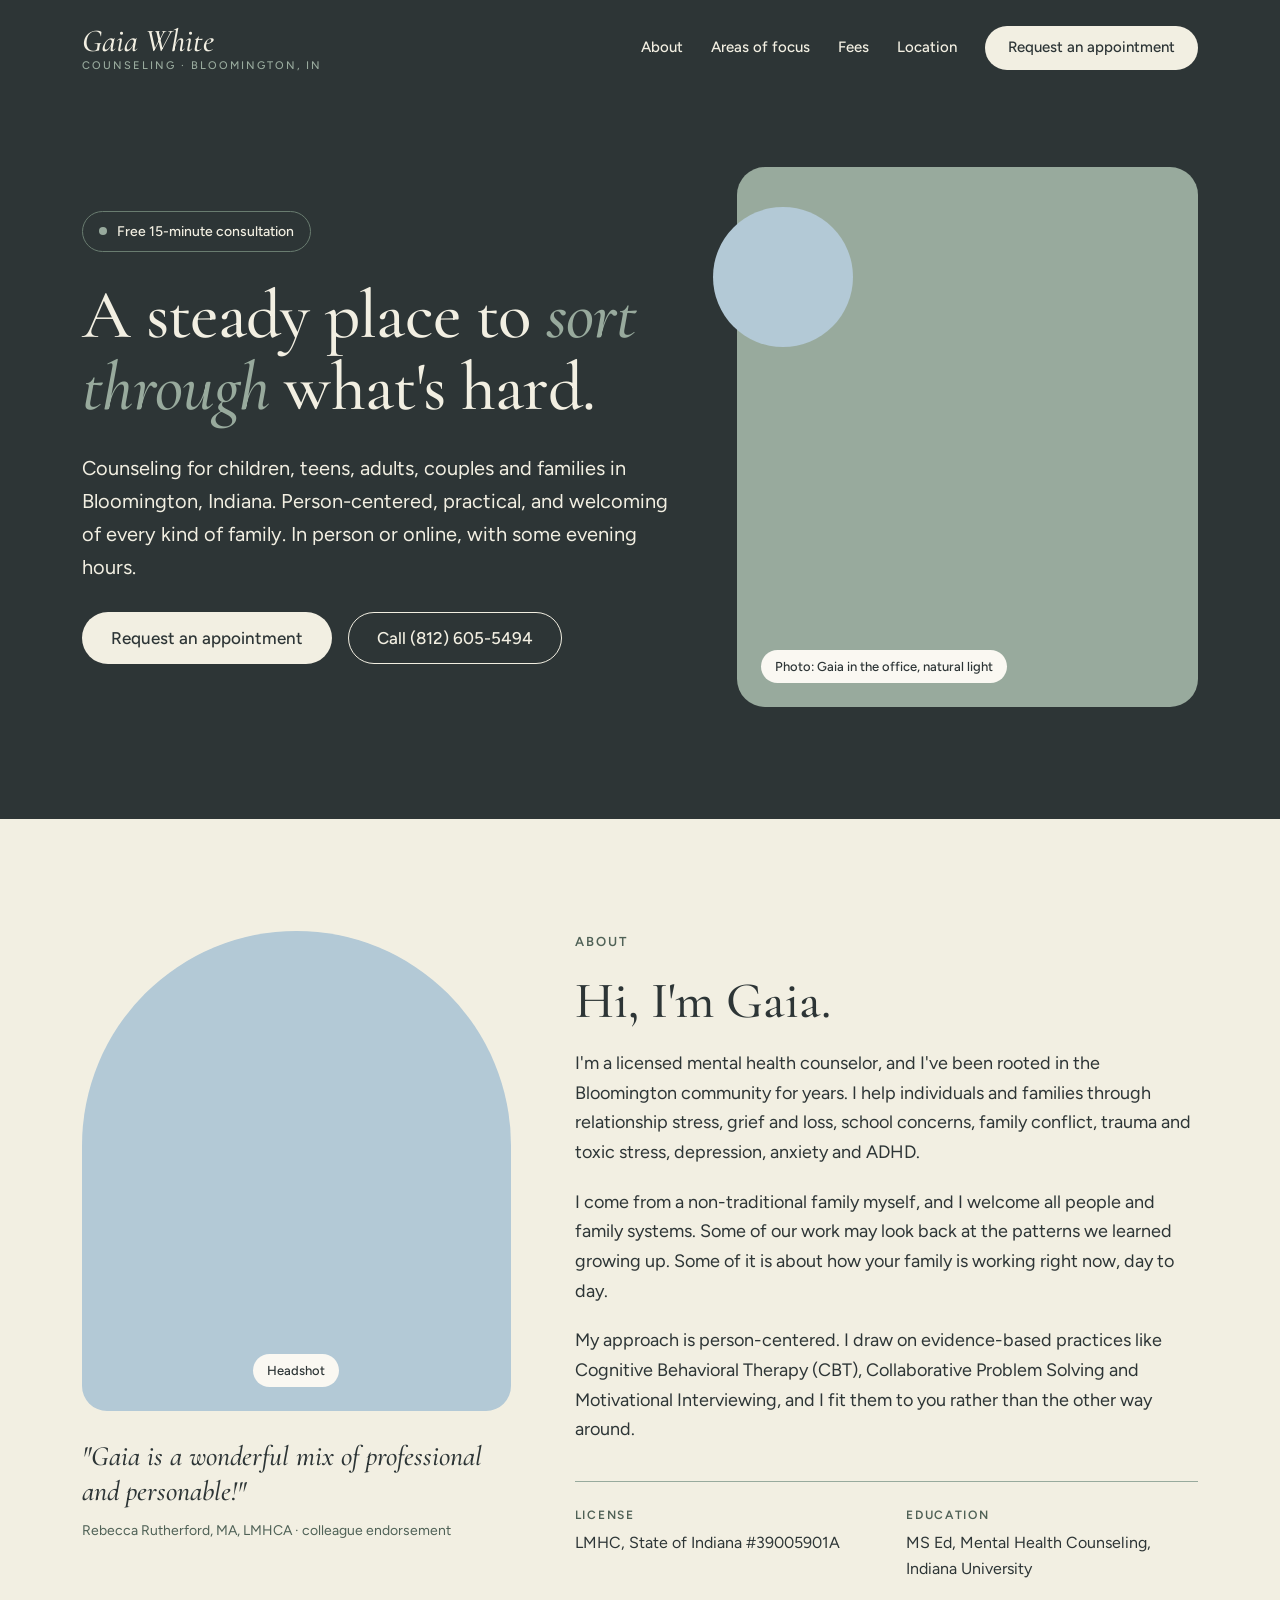
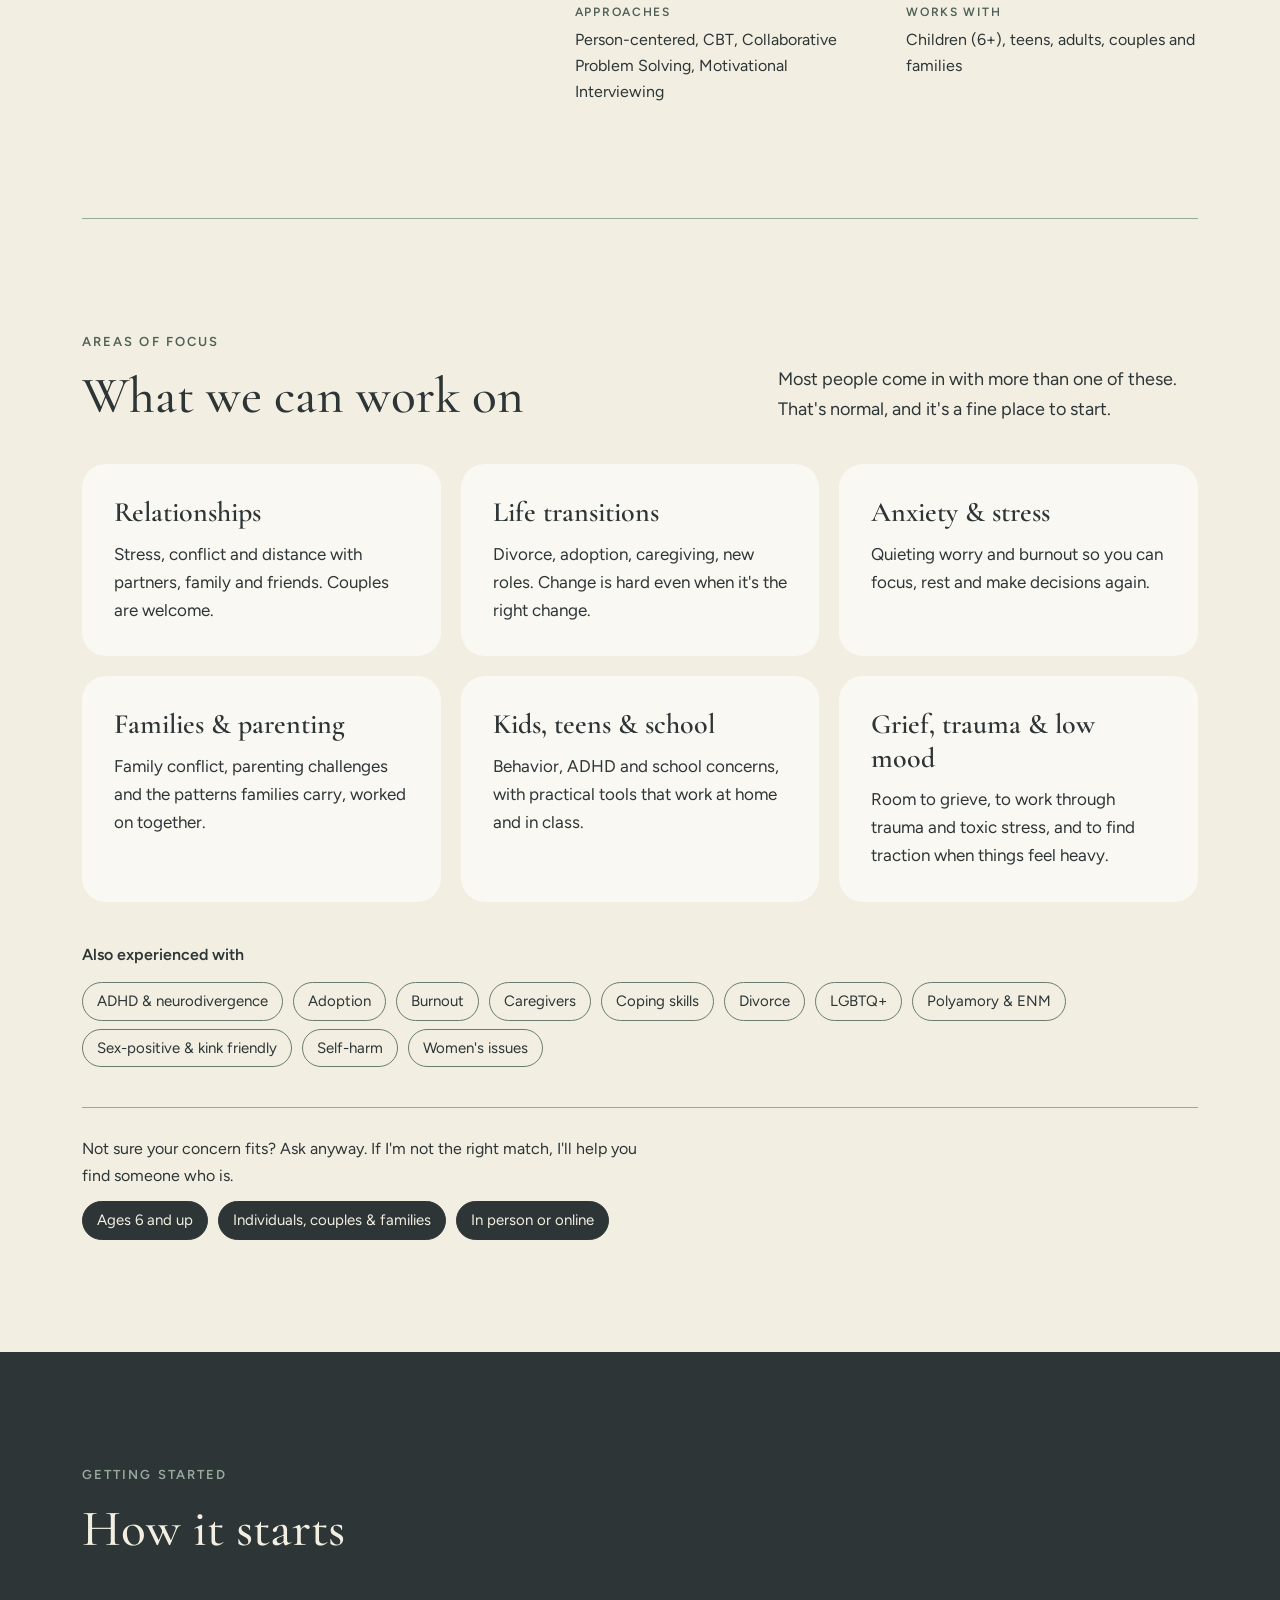
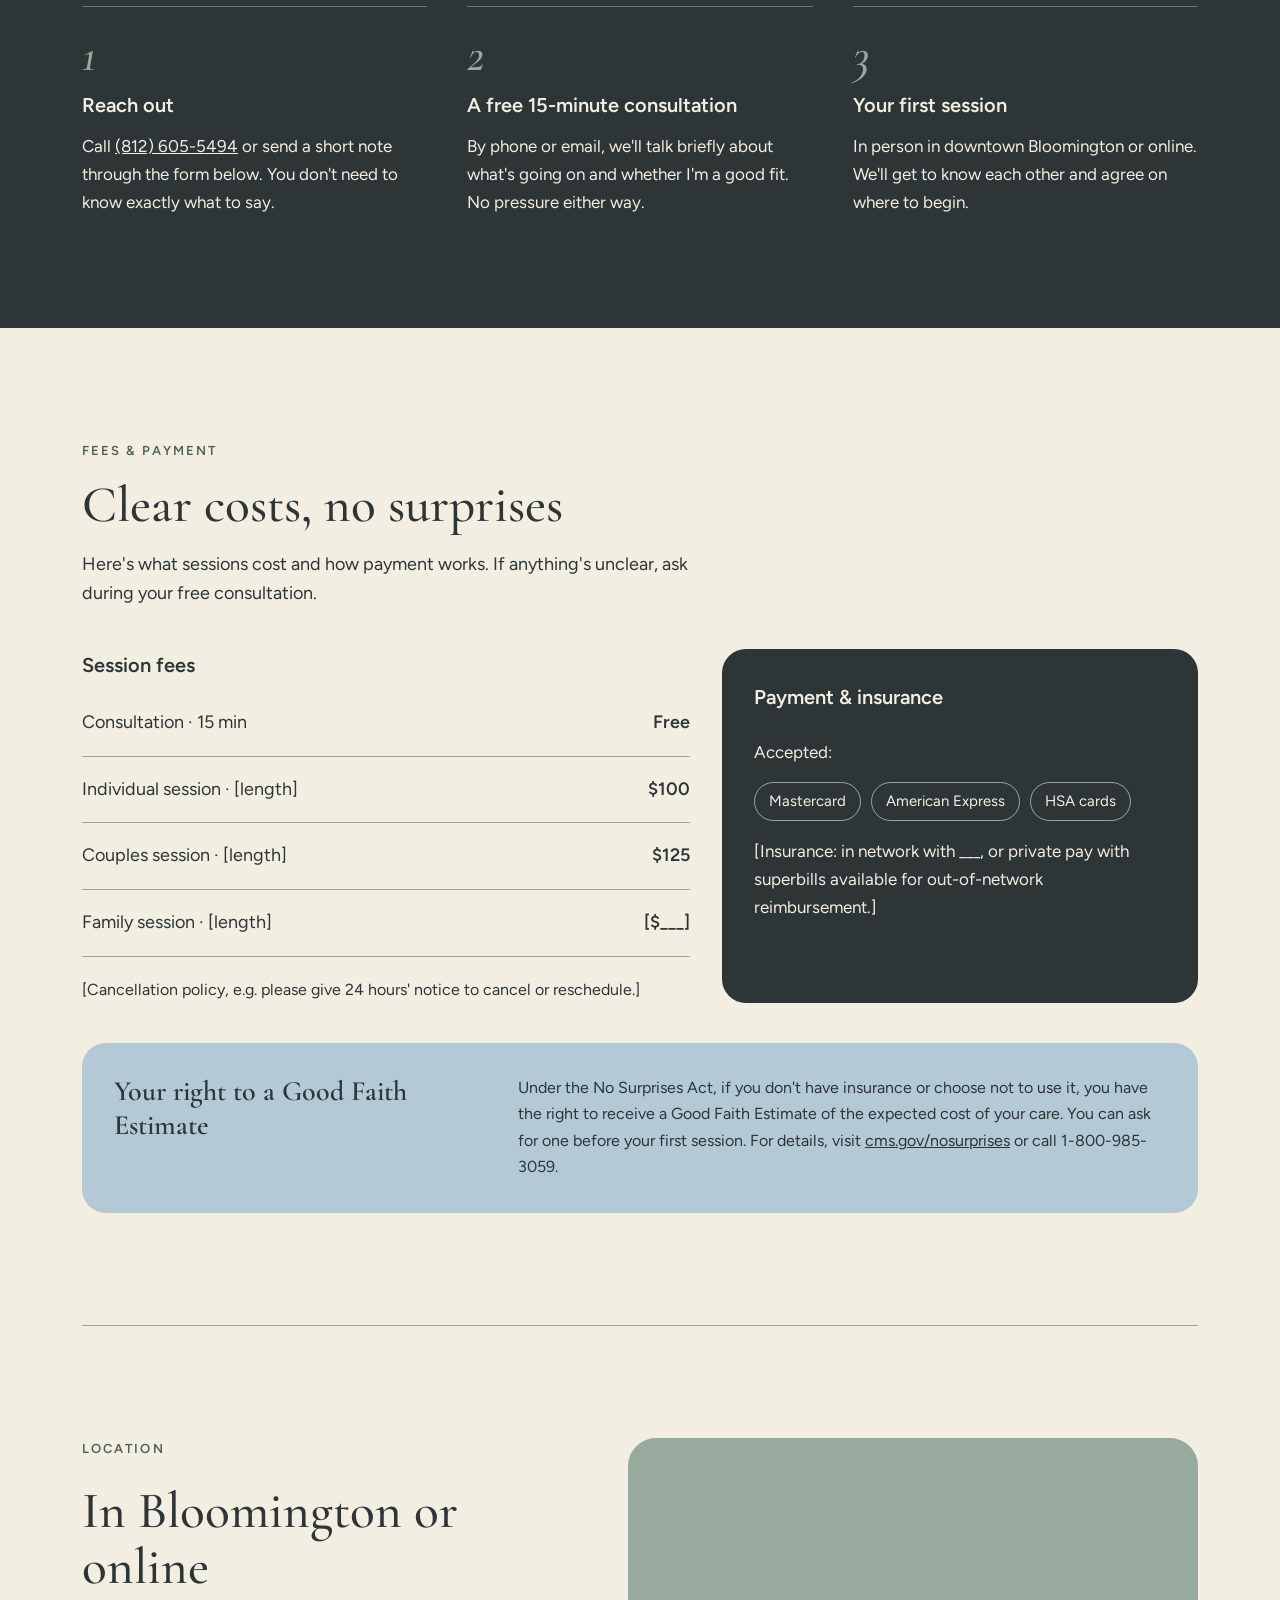
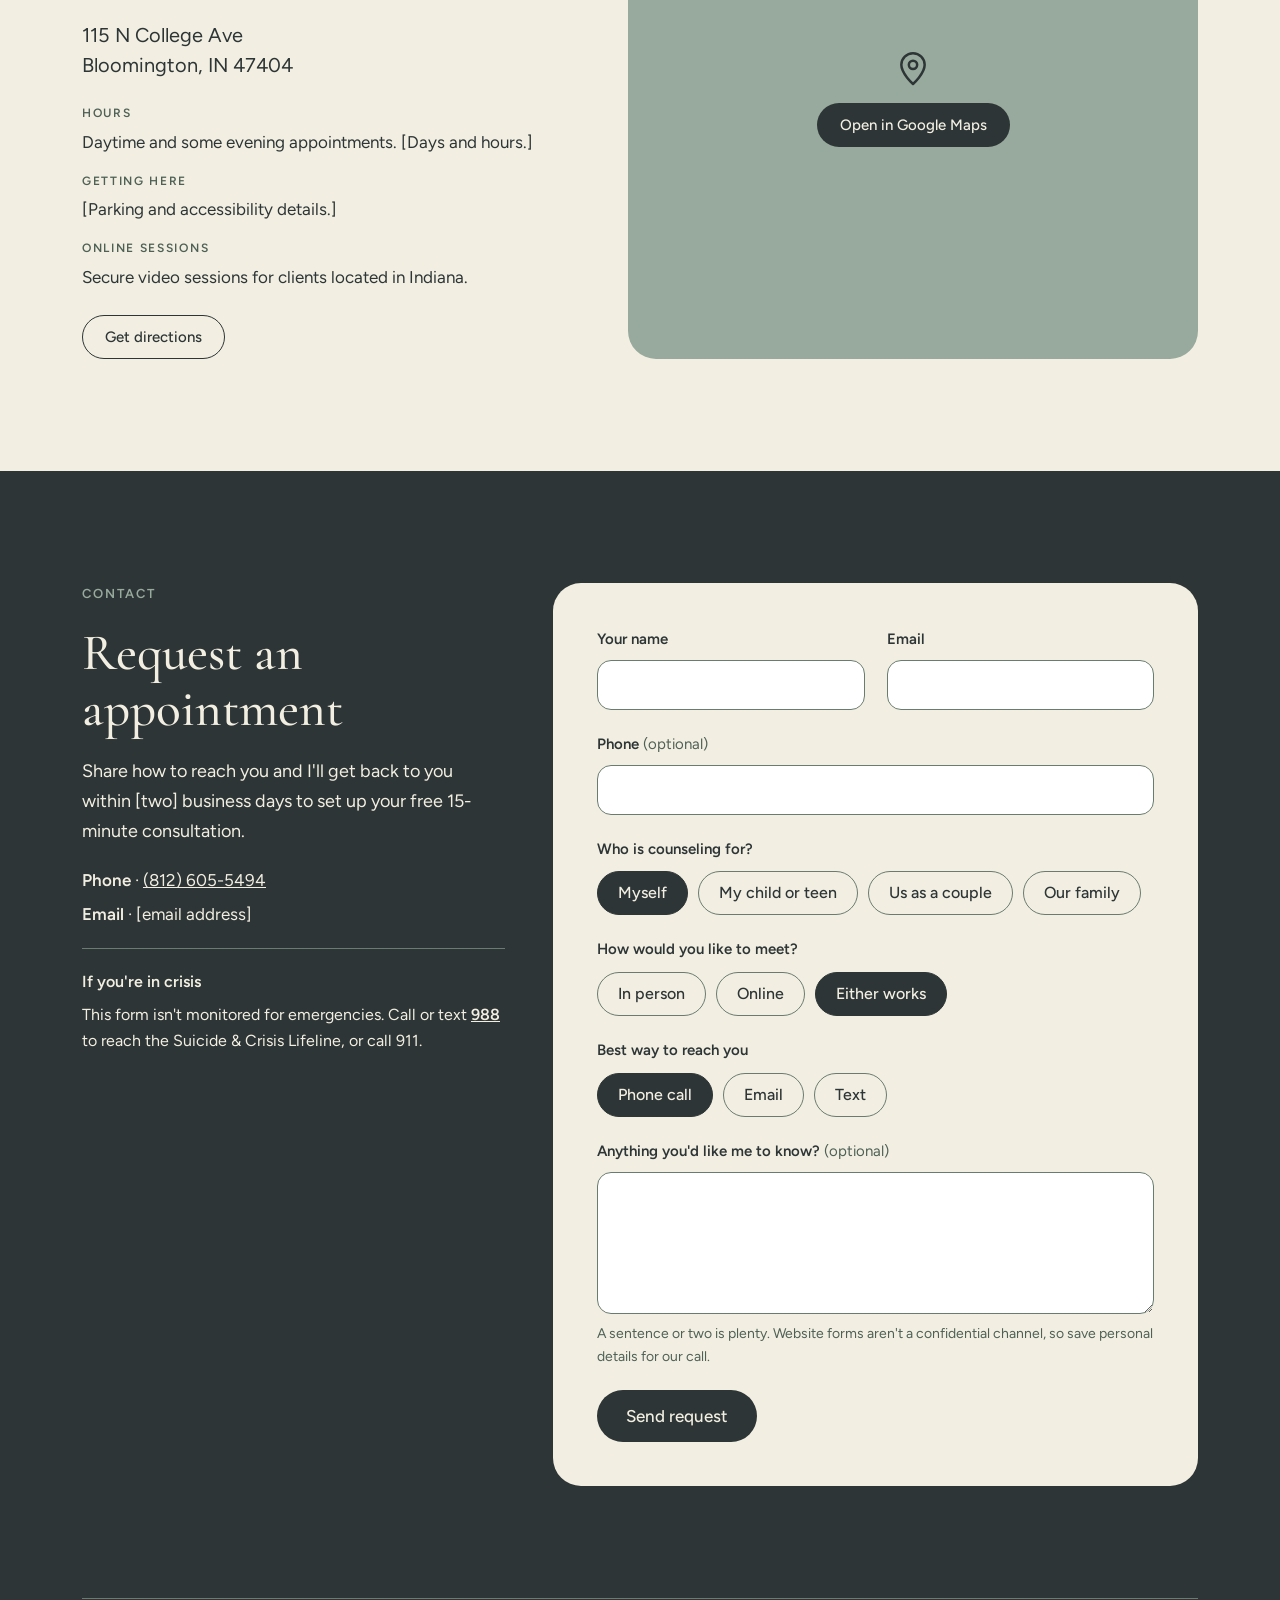
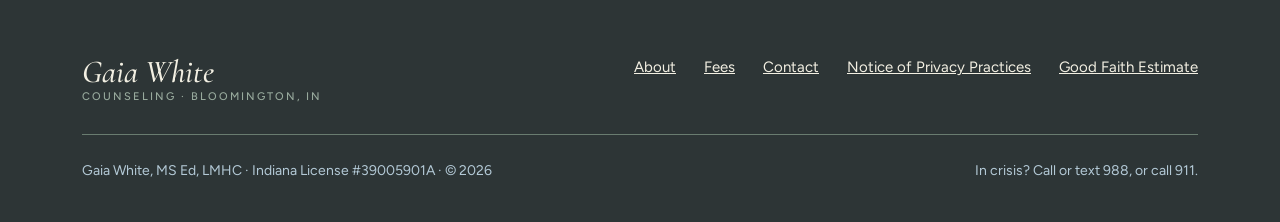
==== index.html @ 1eef4466 "Initial site: Gaia White Counseling Static one-page site with privacy notice placeholder, self-hoste" ====
<!DOCTYPE html>
<html lang="en">
<head>
<meta charset="utf-8">
<meta name="viewport" content="width=device-width, initial-scale=1">
<title>Gaia White, LMHC · Counseling in Bloomington, Indiana</title>
<meta name="description" content="Counseling for children, teens, adults, couples and families in Bloomington, Indiana. Person-centered and practical, in person or online. Free 15-minute consultation.">
<meta name="theme-color" content="#2D3536">
<link rel="icon" href="favicon.svg" type="image/svg+xml">
<link rel="icon" href="favicon-32.png" sizes="32x32" type="image/png">
<link rel="apple-touch-icon" href="apple-touch-icon.png">
<meta property="og:type" content="website">
<meta property="og:title" content="Gaia White, LMHC · Counseling in Bloomington">
<meta property="og:description" content="A steady place to sort through what's hard. Counseling for children, teens, adults, couples and families.">
<meta property="og:image" content="og-image.png">
<meta name="twitter:card" content="summary_large_image">
<link rel="preload" href="fonts/cormorant-garamond-latin-500-normal.woff2" as="font" type="font/woff2" crossorigin>
<link rel="preload" href="fonts/figtree-latin-400-normal.woff2" as="font" type="font/woff2" crossorigin>
<link rel="stylesheet" href="styles.css">
<script type="application/ld+json">
{
  "@context": "https://schema.org",
  "@type": "ProfessionalService",
  "name": "Gaia White, LMHC",
  "description": "Counseling for children, teens, adults, couples and families in Bloomington, Indiana.",
  "telephone": "+1-812-605-5494",
  "address": { "@type": "PostalAddress", "streetAddress": "115 N College Ave", "addressLocality": "Bloomington", "addressRegion": "IN", "postalCode": "47404", "addressCountry": "US" },
  "areaServed": "Indiana",
  "priceRange": "$100–$125"
}
</script>
</head>
<body>
<a class="skip-link" href="#main">Skip to content</a>

<div class="dark">
  <header class="wrap site-header">
    <a class="wordmark" href="#top" aria-label="Gaia White Counseling, home">
      <span class="wordmark__name">Gaia White</span>
      <span class="wordmark__sub">Counseling · Bloomington, IN</span>
    </a>
    <nav class="site-nav" aria-label="Main">
      <a class="nav-link" href="#about">About</a>
      <a class="nav-link" href="#focus">Areas of focus</a>
      <a class="nav-link" href="#fees">Fees</a>
      <a class="nav-link" href="#location">Location</a>
      <a class="btn btn--solid btn--small" href="#contact">Request an appointment</a>
    </nav>
  </header>

  <section class="wrap hero" id="top" aria-labelledby="hero-title">
    <div class="hero__text">
      <p class="status">Free 15-minute consultation</p>
      <h1 class="h1" id="hero-title">A steady place to <em>sort through</em> what's hard.</h1>
      <p class="lede">Counseling for children, teens, adults, couples and families in Bloomington, Indiana. Person-centered, practical, and welcoming of every kind of family. In person or online, with some evening hours.</p>
      <div class="hero__actions">
        <a class="btn btn--solid" href="#contact">Request an appointment</a>
        <a class="btn btn--outline" href="tel:+18126055494">Call (812) 605-5494</a>
      </div>
    </div>
    <div class="hero__media">
      <!-- Replace with: <img src="images/office.jpg" alt="Gaia's office in Bloomington"> inside .photo -->
      <div class="photo photo--hero" role="img" aria-label="Photo coming soon">
        <span class="photo__label">Photo: Gaia in the office, natural light</span>
      </div>
      <div class="accent-circle" aria-hidden="true"></div>
    </div>
  </section>
</div>

<main id="main">

  <section class="section" id="about" aria-labelledby="about-title">
    <div class="wrap about">
      <div class="about__side">
        <!-- Replace with: <img src="images/gaia.jpg" alt="Gaia White"> inside .photo -->
        <div class="photo photo--arch" role="img" aria-label="Headshot coming soon">
          <span class="photo__label">Headshot</span>
        </div>
        <figure class="quote">
          <blockquote>"Gaia is a wonderful mix of professional and personable!"</blockquote>
          <figcaption>Rebecca Rutherford, MA, LMHCA · colleague endorsement</figcaption>
        </figure>
      </div>
      <div class="about__body">
        <p class="eyebrow">About</p>
        <h2 class="h2" id="about-title">Hi, I'm Gaia.</h2>
        <p>I'm a licensed mental health counselor, and I've been rooted in the Bloomington community for years. I help individuals and families through relationship stress, grief and loss, school concerns, family conflict, trauma and toxic stress, depression, anxiety and ADHD.</p>
        <p>I come from a non-traditional family myself, and I welcome all people and family systems. Some of our work may look back at the patterns we learned growing up. Some of it is about how your family is working right now, day to day.</p>
        <p>My approach is person-centered. I draw on evidence-based practices like Cognitive Behavioral Therapy (CBT), Collaborative Problem Solving and Motivational Interviewing, and I fit them to you rather than the other way around.</p>
        <dl class="facts">
          <div><dt>License</dt><dd>LMHC, State of Indiana #39005901A</dd></div>
          <div><dt>Education</dt><dd>MS Ed, Mental Health Counseling, Indiana University</dd></div>
          <div><dt>Approaches</dt><dd>Person-centered, CBT, Collaborative Problem Solving, Motivational Interviewing</dd></div>
          <div><dt>Works with</dt><dd>Children (6+), teens, adults, couples and families</dd></div>
        </dl>
      </div>
    </div>
  </section>

  <section class="section section--ruled" id="focus" aria-labelledby="focus-title">
    <div class="wrap"><div class="ruled">
      <div class="section-head">
        <div>
          <p class="eyebrow">Areas of focus</p>
          <h2 class="h2" id="focus-title">What we can work on</h2>
        </div>
        <p>Most people come in with more than one of these. That's normal, and it's a fine place to start.</p>
      </div>
      <div class="cards">
        <div class="card"><h3 class="h3">Relationships</h3><p>Stress, conflict and distance with partners, family and friends. Couples are welcome.</p></div>
        <div class="card"><h3 class="h3">Life transitions</h3><p>Divorce, adoption, caregiving, new roles. Change is hard even when it's the right change.</p></div>
        <div class="card"><h3 class="h3">Anxiety &amp; stress</h3><p>Quieting worry and burnout so you can focus, rest and make decisions again.</p></div>
        <div class="card"><h3 class="h3">Families &amp; parenting</h3><p>Family conflict, parenting challenges and the patterns families carry, worked on together.</p></div>
        <div class="card"><h3 class="h3">Kids, teens &amp; school</h3><p>Behavior, ADHD and school concerns, with practical tools that work at home and in class.</p></div>
        <div class="card"><h3 class="h3">Grief, trauma &amp; low mood</h3><p>Room to grieve, to work through trauma and toxic stress, and to find traction when things feel heavy.</p></div>
      </div>
      <div class="also">
        <h3>Also experienced with</h3>
        <ul class="tags">
          <li class="tag">ADHD &amp; neurodivergence</li>
          <li class="tag">Adoption</li>
          <li class="tag">Burnout</li>
          <li class="tag">Caregivers</li>
          <li class="tag">Coping skills</li>
          <li class="tag">Divorce</li>
          <li class="tag">LGBTQ+</li>
          <li class="tag">Polyamory &amp; ENM</li>
          <li class="tag">Sex-positive &amp; kink friendly</li>
          <li class="tag">Self-harm</li>
          <li class="tag">Women's issues</li>
        </ul>
      </div>
      <div class="fit">
        <p>Not sure your concern fits? Ask anyway. If I'm not the right match, I'll help you find someone who is.</p>
        <ul class="tags">
          <li class="tag tag--filled">Ages 6 and up</li>
          <li class="tag tag--filled">Individuals, couples &amp; families</li>
          <li class="tag tag--filled">In person or online</li>
        </ul>
      </div>
    </div></div>
  </section>

  <section class="section dark" aria-labelledby="steps-title">
    <div class="wrap">
      <p class="eyebrow">Getting started</p>
      <h2 class="h2" id="steps-title" style="margin-top: 16px">How it starts</h2>
      <ol class="steps">
        <li>
          <span class="steps__num" aria-hidden="true">1</span>
          <h3>Reach out</h3>
          <p>Call <a href="tel:+18126055494">(812) 605-5494</a> or send a short note through the form below. You don't need to know exactly what to say.</p>
        </li>
        <li>
          <span class="steps__num" aria-hidden="true">2</span>
          <h3>A free 15-minute consultation</h3>
          <p>By phone or email, we'll talk briefly about what's going on and whether I'm a good fit. No pressure either way.</p>
        </li>
        <li>
          <span class="steps__num" aria-hidden="true">3</span>
          <h3>Your first session</h3>
          <p>In person in downtown Bloomington or online. We'll get to know each other and agree on where to begin.</p>
        </li>
      </ol>
    </div>
  </section>

  <section class="section" id="fees" aria-labelledby="fees-title">
    <div class="wrap">
      <div class="section-head" style="margin-bottom: 0">
        <div>
          <p class="eyebrow">Fees &amp; payment</p>
          <h2 class="h2" id="fees-title">Clear costs, no surprises</h2>
          <p>Here's what sessions cost and how payment works. If anything's unclear, ask during your free consultation.</p>
        </div>
      </div>
      <div class="fees">
        <div class="fees__list">
          <h3>Session fees</h3>
          <dl>
            <div class="fee-row"><dt>Consultation · 15 min</dt><dd>Free</dd></div>
            <div class="fee-row"><dt>Individual session · [length]</dt><dd>$100</dd></div>
            <div class="fee-row"><dt>Couples session · [length]</dt><dd>$125</dd></div>
            <div class="fee-row"><dt>Family session · [length]</dt><dd>[$___]</dd></div>
          </dl>
          <p class="small" style="margin-top: 20px">[Cancellation policy, e.g. please give 24 hours' notice to cancel or reschedule.]</p>
        </div>
        <div class="pay dark">
          <h3>Payment &amp; insurance</h3>
          <p>Accepted:</p>
          <ul class="tags">
            <li class="tag">Mastercard</li>
            <li class="tag">American Express</li>
            <li class="tag">HSA cards</li>
          </ul>
          <p>[Insurance: in network with ___, or private pay with superbills available for out-of-network reimbursement.]</p>
        </div>
      </div>
      <div class="gfe" id="good-faith-estimate">
        <h3 class="h3">Your right to a Good Faith Estimate</h3>
        <p>Under the No Surprises Act, if you don't have insurance or choose not to use it, you have the right to receive a Good Faith Estimate of the expected cost of your care. You can ask for one before your first session. For details, visit <a href="https://www.cms.gov/nosurprises">cms.gov/nosurprises</a> or call 1-800-985-3059.</p>
      </div>
    </div>
  </section>

  <section class="section section--ruled" id="location" aria-labelledby="location-title">
    <div class="wrap"><div class="ruled location">
      <div class="location__info">
        <p class="eyebrow">Location</p>
        <h2 class="h2" id="location-title">In Bloomington or online</h2>
        <address>115 N College Ave<br>Bloomington, IN 47404</address>
        <dl class="details">
          <div><dt>Hours</dt><dd>Daytime and some evening appointments. [Days and hours.]</dd></div>
          <div><dt>Getting here</dt><dd>[Parking and accessibility details.]</dd></div>
          <div><dt>Online sessions</dt><dd>Secure video sessions for clients located in Indiana.</dd></div>
        </dl>
        <a class="btn btn--outline btn--small" style="align-self: flex-start" href="https://www.google.com/maps/search/?api=1&amp;query=115+N+College+Ave%2C+Bloomington%2C+IN+47404">Get directions</a>
      </div>
      <div class="map">
        <div class="map__fallback"><svg width="40" height="40" viewBox="0 0 24 24" fill="none" stroke="#2D3536" stroke-width="1.5" stroke-linecap="round" stroke-linejoin="round" aria-hidden="true"><path d="M12 21s-7-6.2-7-11.5A7 7 0 0 1 19 9.5C19 14.8 12 21 12 21z"/><circle cx="12" cy="9.5" r="2.5"/></svg><a class="btn btn--solid btn--small" href="https://www.google.com/maps/search/?api=1&amp;query=115+N+College+Ave%2C+Bloomington%2C+IN+47404">Open in Google Maps</a></div><iframe src="https://maps.google.com/maps?q=115+N+College+Ave%2C+Bloomington%2C+IN+47404&amp;z=14&amp;output=embed" title="Map showing 115 N College Ave, Bloomington, Indiana" loading="lazy" referrerpolicy="no-referrer-when-downgrade" allowfullscreen></iframe>
      </div>
    </div></div>
  </section>

  <section class="section dark" id="contact" aria-labelledby="contact-title">
    <div class="wrap contact">
      <div class="contact__intro">
        <p class="eyebrow">Contact</p>
        <h2 class="h2" id="contact-title">Request an appointment</h2>
        <p>Share how to reach you and I'll get back to you within [two] business days to set up your free 15-minute consultation.</p>
        <div class="contact__lines">
          <span><strong>Phone</strong> · <a href="tel:+18126055494">(812) 605-5494</a></span>
          <span><strong>Email</strong> · [email address]</span>
        </div>
        <div class="crisis">
          <strong>If you're in crisis</strong>
          This form isn't monitored for emergencies. Call or text <a href="tel:988"><strong style="display: inline">988</strong></a> to reach the Suicide &amp; Crisis Lifeline, or call 911.
        </div>
      </div>

      <div class="form-card light">
        <!-- When Gaia's secure form is chosen (e.g. SimplePractice or Hushmail),
             replace this <form> with the provider's embed code. -->
        <form class="form" id="request-form" aria-labelledby="contact-title" novalidate>
          <div class="form__row">
            <div class="field"><label for="f-name">Your name</label><input id="f-name" name="name" type="text" autocomplete="name" required></div>
            <div class="field"><label for="f-email">Email</label><input id="f-email" name="email" type="email" autocomplete="email" required></div>
          </div>
          <div class="field"><label for="f-phone">Phone <span class="optional">(optional)</span></label><input id="f-phone" name="phone" type="tel" autocomplete="tel"></div>
          <fieldset class="choices">
            <legend>Who is counseling for?</legend>
            <div class="choices__set">
              <label class="choice"><input type="radio" name="who" value="Myself" checked><span>Myself</span></label>
              <label class="choice"><input type="radio" name="who" value="My child or teen"><span>My child or teen</span></label>
              <label class="choice"><input type="radio" name="who" value="Us as a couple"><span>Us as a couple</span></label>
              <label class="choice"><input type="radio" name="who" value="Our family"><span>Our family</span></label>
            </div>
          </fieldset>
          <fieldset class="choices">
            <legend>How would you like to meet?</legend>
            <div class="choices__set">
              <label class="choice"><input type="radio" name="format" value="In person"><span>In person</span></label>
              <label class="choice"><input type="radio" name="format" value="Online"><span>Online</span></label>
              <label class="choice"><input type="radio" name="format" value="Either" checked><span>Either works</span></label>
            </div>
          </fieldset>
          <fieldset class="choices">
            <legend>Best way to reach you</legend>
            <div class="choices__set">
              <label class="choice"><input type="radio" name="method" value="Phone call" checked><span>Phone call</span></label>
              <label class="choice"><input type="radio" name="method" value="Email"><span>Email</span></label>
              <label class="choice"><input type="radio" name="method" value="Text"><span>Text</span></label>
            </div>
          </fieldset>
          <div class="field">
            <label for="f-note">Anything you'd like me to know? <span class="optional">(optional)</span></label>
            <textarea id="f-note" name="note" rows="4" aria-describedby="f-note-help"></textarea>
            <p class="hint" id="f-note-help">A sentence or two is plenty. Website forms aren't a confidential channel, so save personal details for our call.</p>
          </div>
          <p class="hint" id="form-error" role="alert" hidden>Please add your name and a valid email so I can reach you.</p>
          <button class="btn btn--solid" type="submit">Send request</button>
        </form>
        <div class="thanks" id="form-thanks" role="status" hidden>
          <svg width="44" height="44" viewBox="0 0 48 48" fill="none" aria-hidden="true"><circle cx="24" cy="24" r="21.5" stroke="#4F6156" stroke-width="1.5"/><path d="M15 24.5l6 6 12-13" stroke="#4F6156" stroke-width="1.8" stroke-linecap="round" stroke-linejoin="round"/></svg>
          <h3 class="h3">Thank you. Your request is in.</h3>
          <p>I'll be in touch within [two] business days to set up a short consultation. Reaching out is often the hardest part, and you've done it.</p>
          <p class="preview-note" id="not-connected" hidden>Note: online requests aren't connected yet, so this one wasn't sent. Please call (812) 605-5494.</p>
          <button class="btn btn--outline btn--small" type="button" id="form-reset" style="align-self: flex-start">Back to the form</button>
        </div>
      </div>
    </div>
  </section>

</main>

<footer class="dark site-footer">
  <div class="wrap">
    <div>
      <a class="wordmark" href="#top">
        <span class="wordmark__name">Gaia White</span>
        <span class="wordmark__sub">Counseling · Bloomington, IN</span>
      </a>
      <nav class="footer-nav" aria-label="Footer">
        <a href="#about">About</a>
        <a href="#fees">Fees</a>
        <a href="#contact">Contact</a>
        <a href="privacy.html">Notice of Privacy Practices</a>
        <a href="#good-faith-estimate">Good Faith Estimate</a>
      </nav>
    </div>
    <div class="footer-meta">
      <span>Gaia White, MS Ed, LMHC · Indiana License #39005901A · © <span id="year">2026</span></span>
      <span>In crisis? Call or text 988, or call 911.</span>
    </div>
  </div>
</footer>

<script>
  // Contact form. FORM_ENDPOINT stays empty until Gaia's secure form service is set up;
  // until then the form tells people it isn't connected and to call instead.
  (function () {
    var FORM_ENDPOINT = "";
    var form = document.getElementById("request-form");
    var thanks = document.getElementById("form-thanks");
    var error = document.getElementById("form-error");
    var notConnected = document.getElementById("not-connected");
    form.addEventListener("submit", function (e) {
      e.preventDefault();
      var name = form.elements.name.value.trim();
      var email = form.elements.email.value.trim();
      if (!name || !/^[^@\s]+@[^@\s]+\.[^@\s]+$/.test(email)) { error.hidden = false; return; }
      error.hidden = true;
      if (FORM_ENDPOINT) {
        fetch(FORM_ENDPOINT, { method: "POST", body: new FormData(form), headers: { Accept: "application/json" } })
          .then(function (r) { if (!r.ok) throw new Error(); notConnected.hidden = true; show(); })
          .catch(function () { error.textContent = "Something went wrong sending your request. Please call (812) 605-5494."; error.hidden = false; });
      } else {
        notConnected.hidden = false;
        show();
      }
    });
    function show() { form.hidden = true; thanks.hidden = false; thanks.focus && thanks.setAttribute("tabindex", "-1"); thanks.focus(); }
    document.getElementById("form-reset").addEventListener("click", function () { thanks.hidden = true; form.hidden = false; form.reset(); });
    document.getElementById("year").textContent = new Date().getFullYear();
  })();
</script>
</body>
</html>
---- styles.css ----
/* Gaia White Counseling — site styles
   Palette: Soot #2D3536 · Plaster #F2EFE2 · Paper #FAF8F2
            Eucalyptus #98AA9D · Mist #B3C9D6 · Moss #697C70 · Deep Moss #4F6156 */

@font-face { font-family: "Cormorant Garamond"; font-style: normal; font-weight: 500; font-display: swap; src: url("fonts/cormorant-garamond-latin-500-normal.woff2") format("woff2"); }
@font-face { font-family: "Cormorant Garamond"; font-style: italic; font-weight: 500; font-display: swap; src: url("fonts/cormorant-garamond-latin-500-italic.woff2") format("woff2"); }
@font-face { font-family: "Cormorant Garamond"; font-style: normal; font-weight: 600; font-display: swap; src: url("fonts/cormorant-garamond-latin-600-normal.woff2") format("woff2"); }
@font-face { font-family: "Cormorant Garamond"; font-style: italic; font-weight: 600; font-display: swap; src: url("fonts/cormorant-garamond-latin-600-italic.woff2") format("woff2"); }
@font-face { font-family: "Figtree"; font-style: normal; font-weight: 400; font-display: swap; src: url("fonts/figtree-latin-400-normal.woff2") format("woff2"); }
@font-face { font-family: "Figtree"; font-style: normal; font-weight: 500; font-display: swap; src: url("fonts/figtree-latin-500-normal.woff2") format("woff2"); }
@font-face { font-family: "Figtree"; font-style: normal; font-weight: 600; font-display: swap; src: url("fonts/figtree-latin-600-normal.woff2") format("woff2"); }

:root {
  --soot: #2D3536;
  --plaster: #F2EFE2;
  --paper: #FAF8F2;
  --eucalyptus: #98AA9D;
  --mist: #B3C9D6;
  --moss: #697C70;
  --deep-moss: #4F6156;
  --serif: "Cormorant Garamond", Georgia, serif;
  --sans: "Figtree", system-ui, -apple-system, "Segoe UI", sans-serif;
  --section-pad: clamp(64px, 9vw, 112px);
  --radius: 24px;
}

*, *::before, *::after { box-sizing: border-box; }
html { scroll-behavior: smooth; scroll-padding-top: 16px; }
@media (prefers-reduced-motion: reduce) { html { scroll-behavior: auto; } }
body { margin: 0; background: var(--plaster); color: var(--soot); font-family: var(--sans); font-size: 18px; line-height: 1.65; -webkit-font-smoothing: antialiased; }
img { max-width: 100%; display: block; }
a { color: var(--deep-moss); }
a:hover { color: var(--soot); }
h1, h2, h3, p, dl, dd, figure, blockquote { margin: 0; }
input, textarea, button { font: inherit; color: inherit; }
:focus-visible { outline: 2px solid var(--soot); outline-offset: 3px; }
.dark :focus-visible { outline-color: var(--plaster); }
.dark .light :focus-visible { outline-color: var(--soot); }

.skip-link { position: absolute; left: 16px; top: -60px; background: var(--plaster); color: var(--soot); padding: 10px 16px; border-radius: 999px; z-index: 10; }
.skip-link:focus { top: 16px; }
.visually-hidden { position: absolute; width: 1px; height: 1px; overflow: hidden; clip: rect(0 0 0 0); white-space: nowrap; }

.wrap { max-width: 1180px; margin: 0 auto; padding: 0 32px; }
@media (max-width: 560px) { .wrap { padding: 0 20px; } }
.dark { background: var(--soot); color: var(--plaster); }
.dark a { color: var(--plaster); }
.section { padding: var(--section-pad) 0; }
.section--ruled { padding-top: 0; }
.section--ruled > .wrap > .ruled { border-top: 1px solid var(--eucalyptus); padding-top: var(--section-pad); }

/* Type */
.eyebrow { font-size: 13px; letter-spacing: 0.16em; text-transform: uppercase; font-weight: 600; color: var(--deep-moss); }
.dark .eyebrow { color: var(--eucalyptus); }
.h1 { font-family: var(--serif); font-weight: 500; font-size: clamp(44px, 5.4vw, 76px); line-height: 1.04; letter-spacing: -0.01em; }
.h1 em { color: var(--eucalyptus); }
.h2 { font-family: var(--serif); font-weight: 500; font-size: clamp(36px, 4vw, 52px); line-height: 1.1; }
.h3 { font-family: var(--serif); font-weight: 600; font-size: 28px; line-height: 1.2; }
.lede { font-size: 20px; max-width: 34em; }
.small { font-size: 16px; }
.muted { color: var(--deep-moss); }

/* Wordmark */
.wordmark { display: inline-flex; flex-direction: column; gap: 2px; line-height: 1.05; text-decoration: none; color: inherit; }
.wordmark__name { font-family: var(--serif); font-style: italic; font-weight: 500; font-size: 32px; }
.wordmark__sub { font-size: 11px; letter-spacing: 0.18em; text-transform: uppercase; font-weight: 500; color: var(--eucalyptus); }

/* Buttons and pills */
.btn { display: inline-flex; align-items: center; justify-content: center; min-height: 52px; padding: 0 28px; border-radius: 999px; font-weight: 500; text-decoration: none; border: 1.5px solid transparent; cursor: pointer; font-size: 17px; }
.btn--small { min-height: 44px; padding: 0 22px; font-size: 15px; }
.btn--solid { background: var(--soot); color: var(--plaster); }
.btn--solid:hover { background: #1f2526; color: var(--plaster); }
.btn--outline { border-color: var(--soot); color: var(--soot); background: transparent; }
.dark .btn--solid { background: var(--plaster); color: var(--soot); }
.dark .btn--solid:hover { background: #ffffff; color: var(--soot); }
.dark .btn--outline { border-color: var(--plaster); color: var(--plaster); }
.dark .btn--outline:hover { background: rgba(242, 239, 226, 0.08); }
.tags { list-style: none; margin: 0; padding: 0; display: flex; flex-wrap: wrap; gap: 8px 10px; }
.tag { border: 1px solid var(--moss); border-radius: 999px; padding: 6px 14px; font-size: 15px; }
.dark .tag { border-color: var(--eucalyptus); }
.tag--filled { background: var(--soot); color: var(--plaster); border-color: var(--soot); }

/* Header */
.site-header { display: flex; flex-wrap: wrap; align-items: center; justify-content: space-between; gap: 16px 32px; padding-top: 24px; padding-bottom: 24px; }
.site-nav { display: flex; flex-wrap: wrap; align-items: center; gap: 8px 28px; font-size: 15px; font-weight: 500; }
.site-nav a:not(.btn) { text-decoration: none; }
.site-nav a:not(.btn):hover { text-decoration: underline; text-underline-offset: 4px; }
@media (max-width: 720px) { .site-nav .nav-link { display: none; } }

/* Hero */
.hero { display: flex; flex-wrap: wrap; align-items: center; gap: 56px; padding-top: clamp(32px, 6vw, 72px); padding-bottom: var(--section-pad); }
.hero__text { flex: 1.15 1 460px; min-width: 0; display: flex; flex-direction: column; gap: 28px; }
.hero__media { flex: 1 1 340px; min-width: 0; position: relative; }
.hero__actions { display: flex; flex-wrap: wrap; gap: 12px 16px; }
.status { align-self: flex-start; display: inline-flex; align-items: center; gap: 10px; border: 1px solid var(--moss); border-radius: 999px; padding: 8px 16px; font-size: 14px; font-weight: 500; }
.status::before { content: ""; width: 8px; height: 8px; border-radius: 50%; background: var(--eucalyptus); }
.accent-circle { position: absolute; left: -24px; top: 40px; width: 140px; height: 140px; border-radius: 50%; background: var(--mist); }
@media (max-width: 560px) { .accent-circle { width: 96px; height: 96px; left: -8px; top: -24px; } }

/* Photos (placeholders until real photos arrive) */
.photo { border-radius: 28px; overflow: hidden; position: relative; display: flex; align-items: flex-end; padding: 24px; }
.photo img { position: absolute; inset: 0; width: 100%; height: 100%; object-fit: cover; }
.photo--hero { height: clamp(360px, 44vw, 540px); background: var(--eucalyptus); }
.photo--arch { height: 480px; border-radius: 240px 240px 28px 28px; background: var(--mist); justify-content: center; }
.photo__label { position: relative; background: var(--paper); color: var(--soot); border-radius: 999px; padding: 6px 14px; font-size: 13px; font-weight: 500; }

/* About */
.about { display: flex; flex-wrap: wrap; gap: 64px; align-items: flex-start; }
.about__side { flex: 1 1 320px; min-width: 0; display: flex; flex-direction: column; gap: 28px; }
.about__body { flex: 1.5 1 460px; min-width: 0; display: flex; flex-direction: column; gap: 20px; }
.quote blockquote { font-family: var(--serif); font-style: italic; font-weight: 500; font-size: 28px; line-height: 1.25; }
.quote figcaption { margin-top: 10px; font-size: 14px; color: var(--deep-moss); }
.facts { display: flex; flex-wrap: wrap; gap: 20px 40px; border-top: 1px solid var(--eucalyptus); padding-top: 24px; margin-top: 16px; font-size: 16px; }
.facts > div { flex: 1 1 220px; }
.facts dt { font-size: 12px; letter-spacing: 0.14em; text-transform: uppercase; font-weight: 600; color: var(--deep-moss); }
.facts dd { margin-top: 4px; }

/* Focus */
.section-head { display: flex; flex-wrap: wrap; justify-content: space-between; align-items: flex-end; gap: 16px 48px; margin-bottom: 40px; }
.section-head > div { display: flex; flex-direction: column; gap: 16px; max-width: 640px; }
.section-head > p { max-width: 420px; }
.cards { display: grid; grid-template-columns: repeat(auto-fit, minmax(300px, 1fr)); gap: 20px; }
.card { background: var(--paper); border-radius: var(--radius); padding: 32px; display: flex; flex-direction: column; gap: 10px; }
.card p { font-size: 17px; }
.also { margin-top: 40px; display: flex; flex-direction: column; gap: 14px; }
.also h3 { font-size: 16px; font-weight: 600; }
.fit { margin-top: 40px; display: flex; flex-wrap: wrap; gap: 12px 32px; align-items: center; justify-content: space-between; border-top: 1px solid var(--eucalyptus); padding-top: 28px; font-size: 16px; }
.fit p { max-width: 560px; }

/* Steps */
.steps { list-style: none; margin: 48px 0 0; padding: 0; display: grid; grid-template-columns: repeat(auto-fit, minmax(260px, 1fr)); gap: 40px; }
.steps li { border-top: 1px solid var(--moss); padding-top: 24px; display: flex; flex-direction: column; gap: 10px; }
.steps__num { font-family: var(--serif); font-style: italic; font-size: 48px; line-height: 1; color: var(--eucalyptus); }
.steps h3 { font-size: 20px; font-weight: 600; }
.steps p { font-size: 17px; }

/* Fees */
.fees { display: flex; flex-wrap: wrap; gap: 32px; align-items: stretch; margin-top: 40px; }
.fees__list { flex: 1.2 1 420px; min-width: 0; }
.fees__list h3, .pay h3 { font-size: 20px; font-weight: 600; margin-bottom: 8px; }
.fee-row { display: flex; flex-wrap: wrap; justify-content: space-between; gap: 4px 24px; padding: 18px 0; border-bottom: 1px solid var(--eucalyptus); }
.fee-row dd { font-weight: 600; }
.pay { flex: 1 1 320px; min-width: 0; border-radius: var(--radius); padding: 32px; display: flex; flex-direction: column; gap: 16px; }
.pay p { font-size: 17px; }
.gfe { margin-top: 40px; background: var(--mist); border-radius: var(--radius); padding: 32px; display: flex; flex-wrap: wrap; gap: 12px 40px; align-items: flex-start; }
.gfe h3 { flex: 1 1 240px; }
.gfe p { flex: 2 1 400px; font-size: 16px; }
.gfe a { color: var(--soot); }

/* Location */
.location { display: flex; flex-wrap: wrap; gap: 56px; align-items: stretch; }
.location__info { flex: 1 1 360px; min-width: 0; display: flex; flex-direction: column; gap: 24px; }
.location__info address { font-style: normal; font-size: 20px; line-height: 1.5; }
.details { display: flex; flex-direction: column; gap: 16px; font-size: 17px; }
.details dt { font-size: 12px; letter-spacing: 0.14em; text-transform: uppercase; font-weight: 600; color: var(--deep-moss); }
.details dd { margin-top: 4px; }
.map { flex: 1.3 1 400px; min-width: 0; min-height: 420px; border-radius: 28px; overflow: hidden; background: var(--eucalyptus); position: relative; }
.map iframe { position: absolute; inset: 0; width: 100%; height: 100%; border: 0; filter: grayscale(0.35) contrast(0.95); }
.map__fallback { position: absolute; inset: 0; display: flex; flex-direction: column; align-items: center; justify-content: center; gap: 14px; text-align: center; padding: 24px; }

/* Contact */
.contact { display: flex; flex-wrap: wrap; gap: 48px; align-items: flex-start; }
.contact__intro { flex: 1 1 300px; min-width: 0; display: flex; flex-direction: column; gap: 20px; }
.contact__lines { display: flex; flex-direction: column; gap: 6px; font-size: 17px; }
.crisis { border-top: 1px solid var(--moss); padding-top: 20px; font-size: 16px; }
.crisis strong { display: block; margin-bottom: 6px; font-weight: 600; }
.form-card { flex: 1.5 1 460px; min-width: 0; background: var(--plaster); color: var(--soot); border-radius: 28px; padding: clamp(24px, 4vw, 44px); }
.form { display: flex; flex-direction: column; gap: 22px; }
.form__row { display: flex; flex-wrap: wrap; gap: 22px; }
.field { flex: 1 1 220px; display: flex; flex-direction: column; gap: 8px; }
.field label, .choices legend { font-size: 15px; font-weight: 600; }
.field input, .field textarea { border: 1px solid var(--moss); border-radius: 14px; background: #fff; padding: 0 16px; font-size: 17px; min-height: 50px; }
.field textarea { padding: 14px 16px; resize: vertical; }
.field .hint { font-size: 14px; color: var(--deep-moss); }
.optional { font-weight: 400; color: var(--deep-moss); }
.choices { border: 0; margin: 0; padding: 0; }
.choices legend { padding: 0; margin-bottom: 10px; }
.choices__set { display: flex; flex-wrap: wrap; gap: 10px; }
.choice input { position: absolute; opacity: 0; width: 1px; height: 1px; }
.choice span { display: inline-flex; align-items: center; min-height: 44px; padding: 0 20px; border-radius: 999px; border: 1.5px solid var(--moss); font-size: 16px; font-weight: 500; cursor: pointer; }
.choice input:checked + span { background: var(--soot); border-color: var(--soot); color: var(--plaster); }
.choice input:focus-visible + span { outline: 2px solid var(--soot); outline-offset: 3px; }
.form .btn { align-self: flex-start; }
.thanks { display: flex; flex-direction: column; gap: 14px; padding: 24px 0; }
.thanks[hidden] { display: none; }
.thanks h3 { font-size: 32px; }
.preview-note { font-size: 14px; color: var(--deep-moss); }

/* Footer */
.site-footer { padding-bottom: 40px; }
.site-footer .wrap > div:first-child { border-top: 1px solid var(--moss); padding-top: 56px; display: flex; flex-wrap: wrap; justify-content: space-between; gap: 24px 48px; align-items: flex-start; }
.footer-nav { display: flex; flex-wrap: wrap; gap: 8px 28px; font-size: 15px; }
.footer-meta { margin-top: 32px; border-top: 1px solid var(--moss); padding-top: 24px; display: flex; flex-wrap: wrap; justify-content: space-between; gap: 12px 32px; font-size: 14px; color: var(--mist); }

/* Simple content page (privacy notice) */
.doc { max-width: 760px; }
.doc h1 { margin-bottom: 24px; }
.doc h2 { font-family: var(--serif); font-weight: 600; font-size: 30px; margin: 40px 0 12px; }
.doc p { margin-bottom: 16px; }
.placeholder { background: var(--paper); border: 1px dashed var(--moss); border-radius: 16px; padding: 24px; }

/* Light card inside a dark section (the contact form) */
.form > .field { flex: none; }
.dark .light a { color: var(--deep-moss); }
.dark .light .btn--solid { background: var(--soot); color: var(--plaster); }
.dark .light .btn--solid:hover { background: #1f2526; color: var(--plaster); }
.dark .light .btn--outline { border-color: var(--soot); color: var(--soot); }
.dark .light .btn--outline:hover { background: rgba(45, 53, 54, 0.06); }
@media (max-width: 560px) { .photo--arch { height: 380px; border-radius: 190px 190px 24px 24px; } }
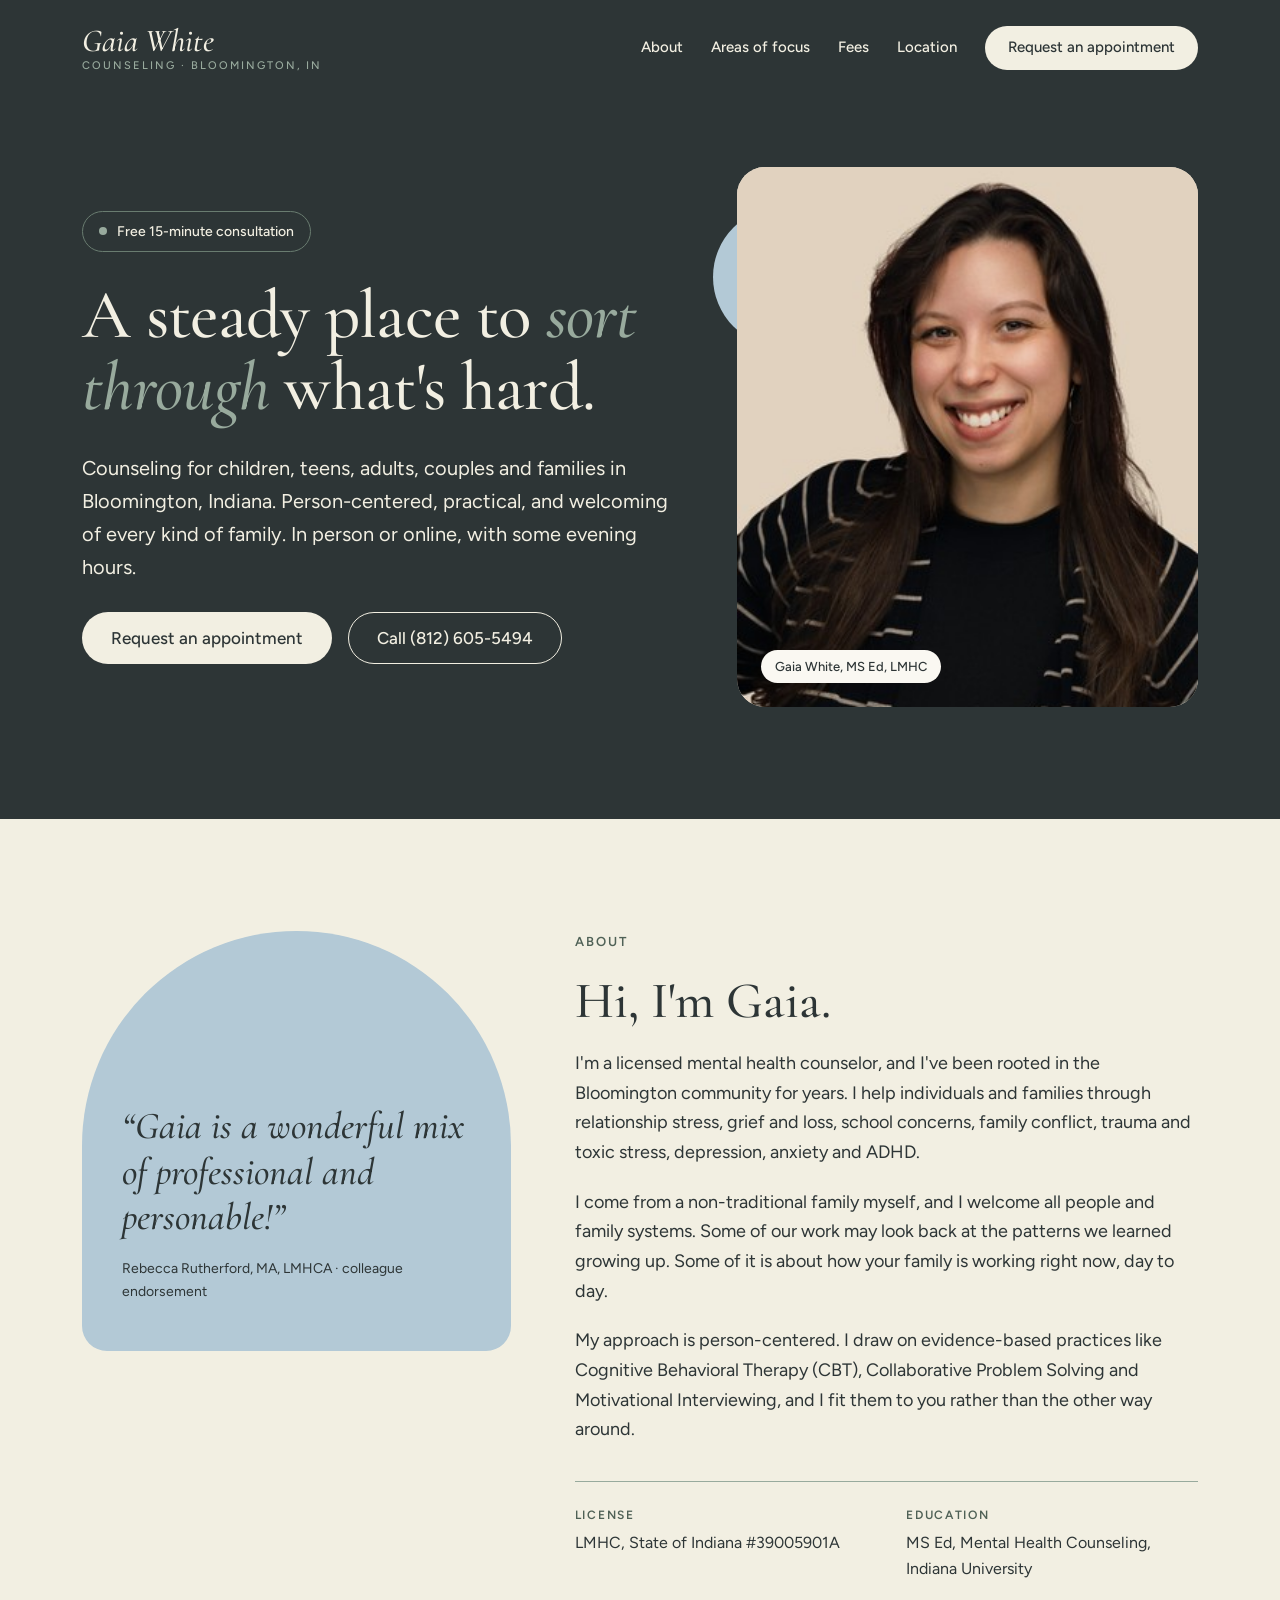
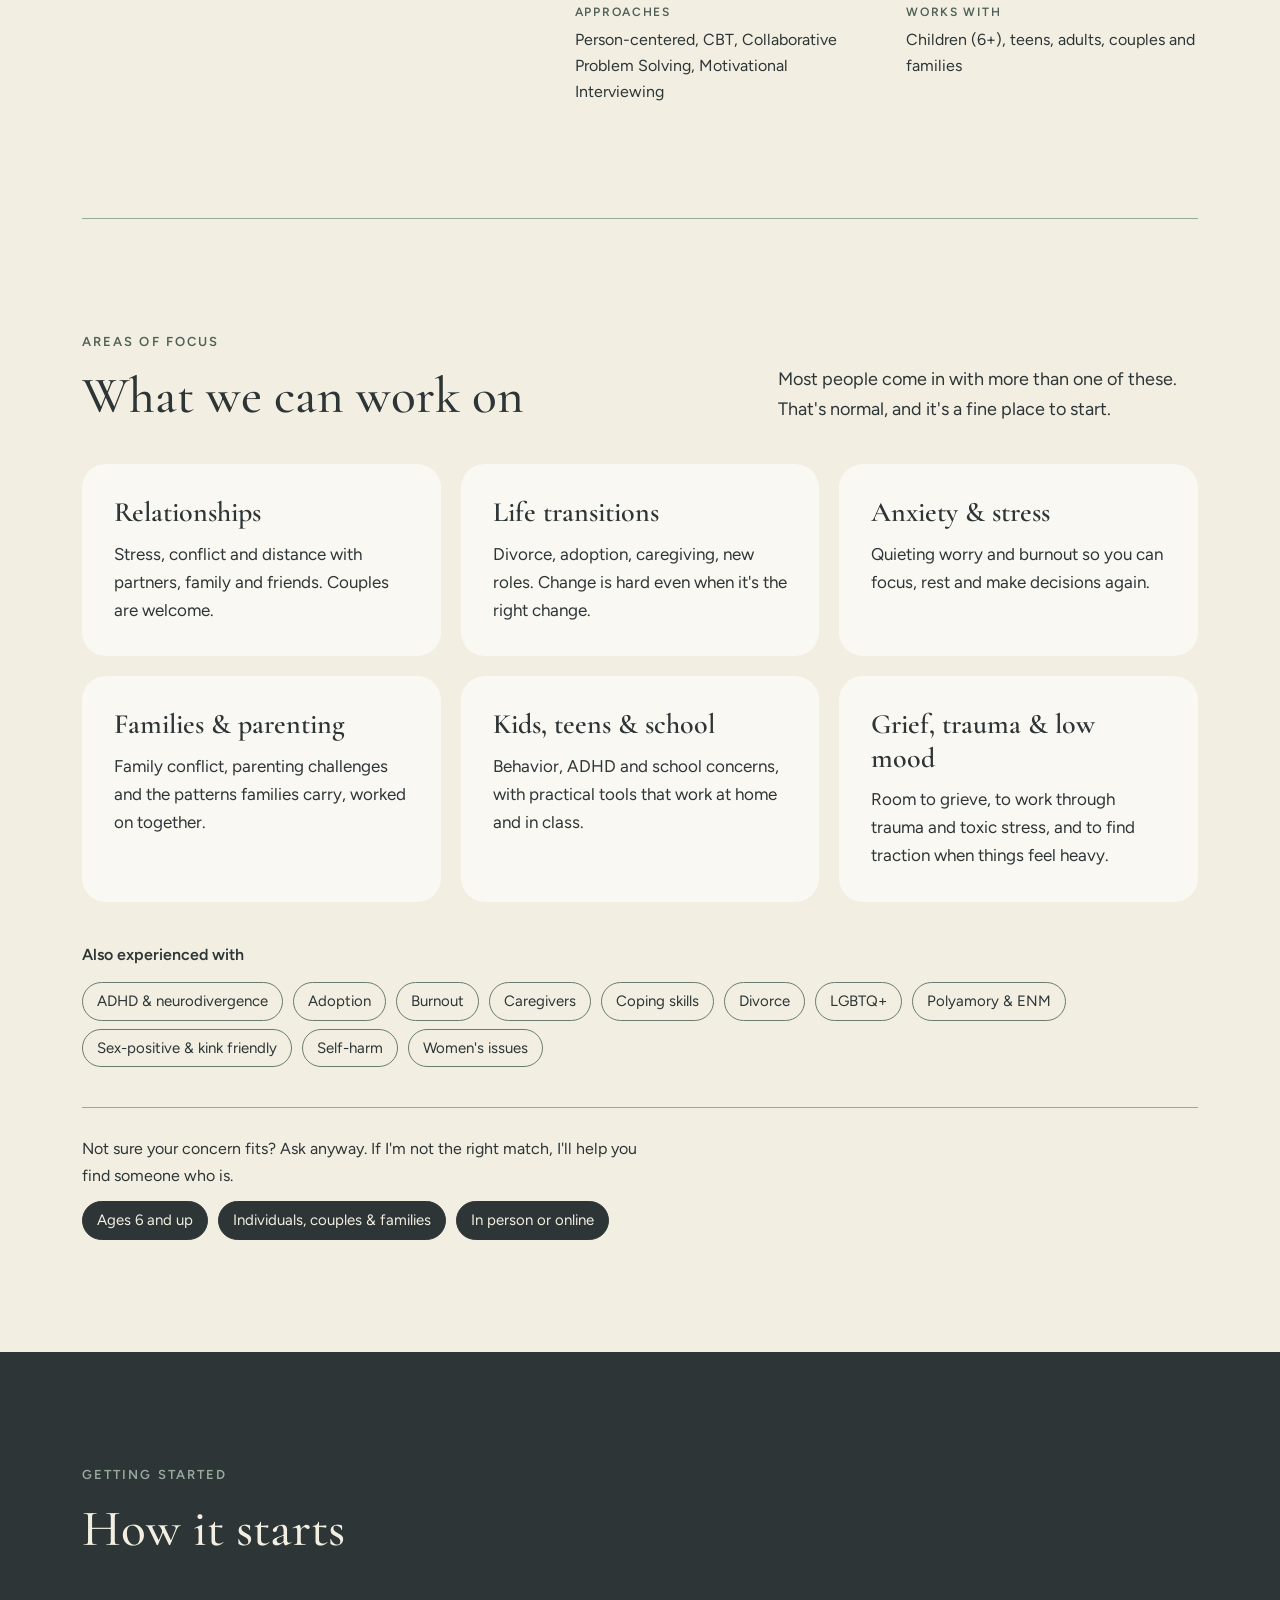
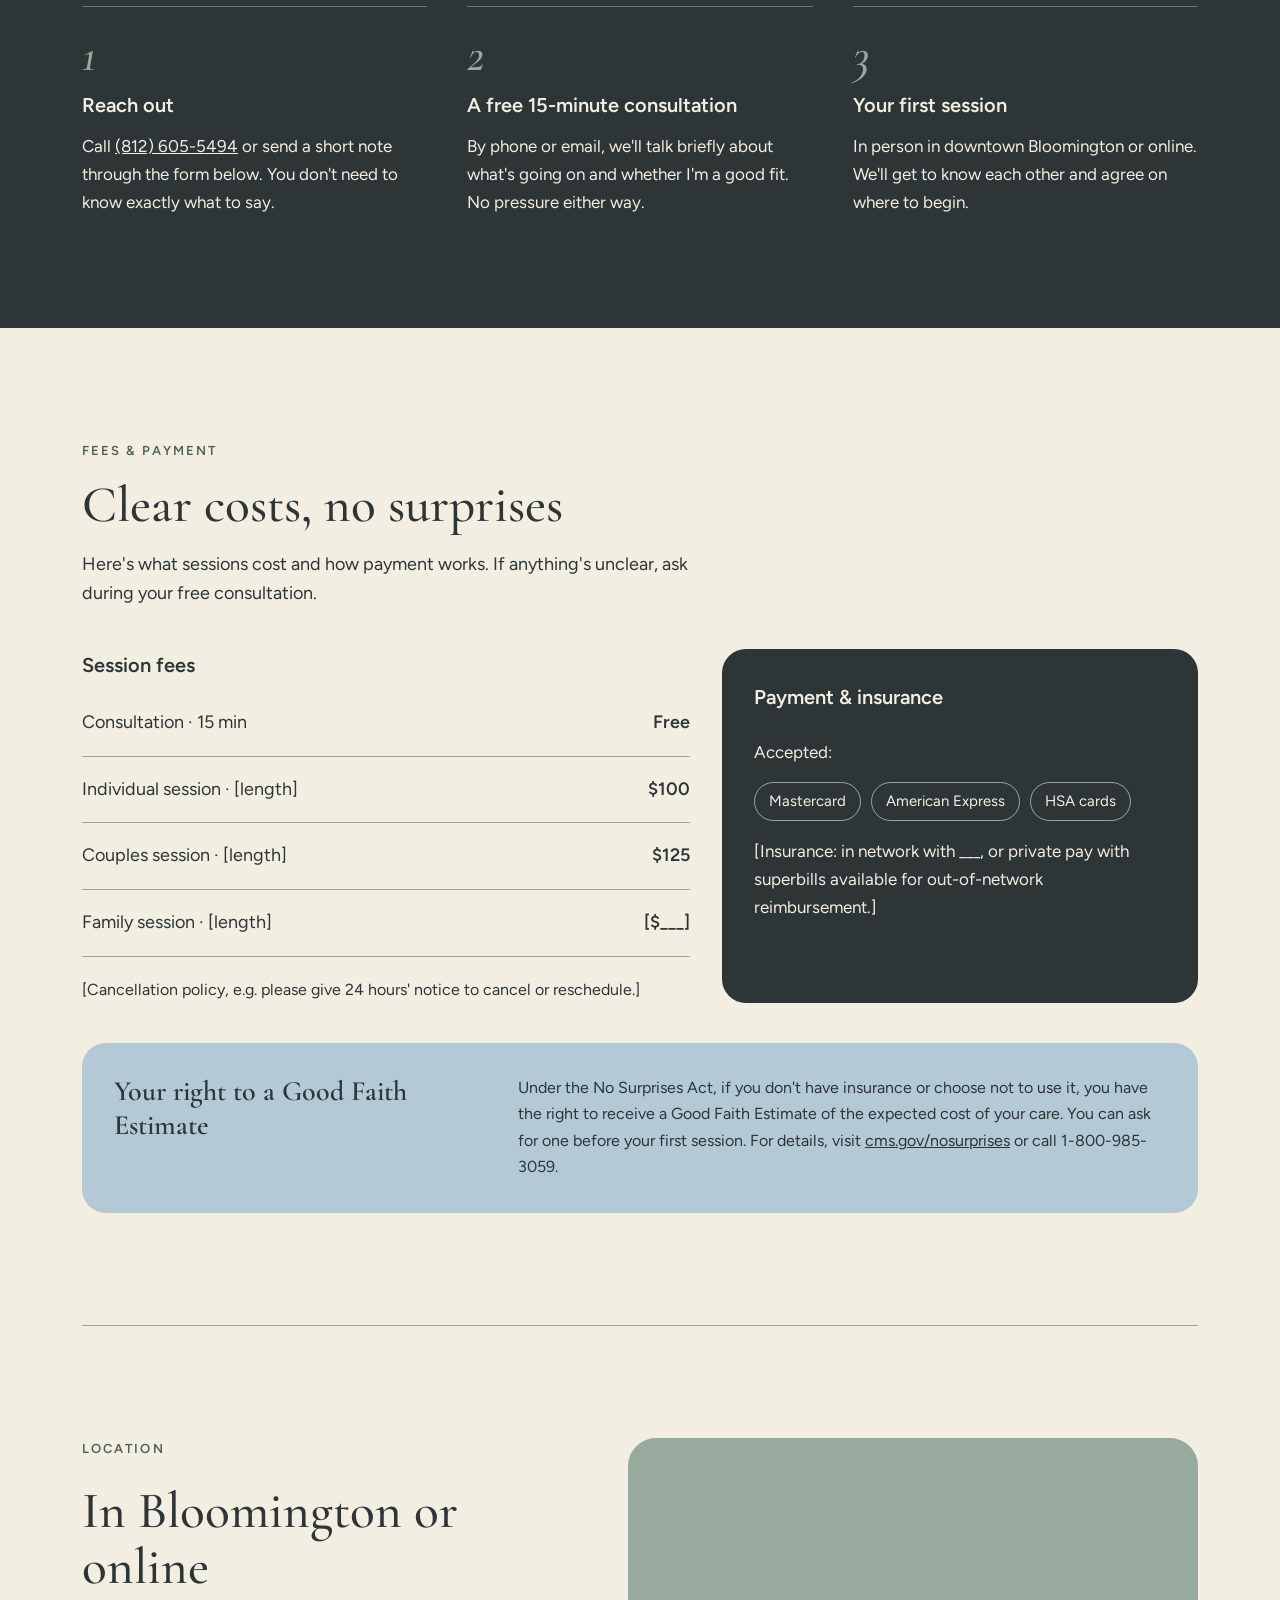
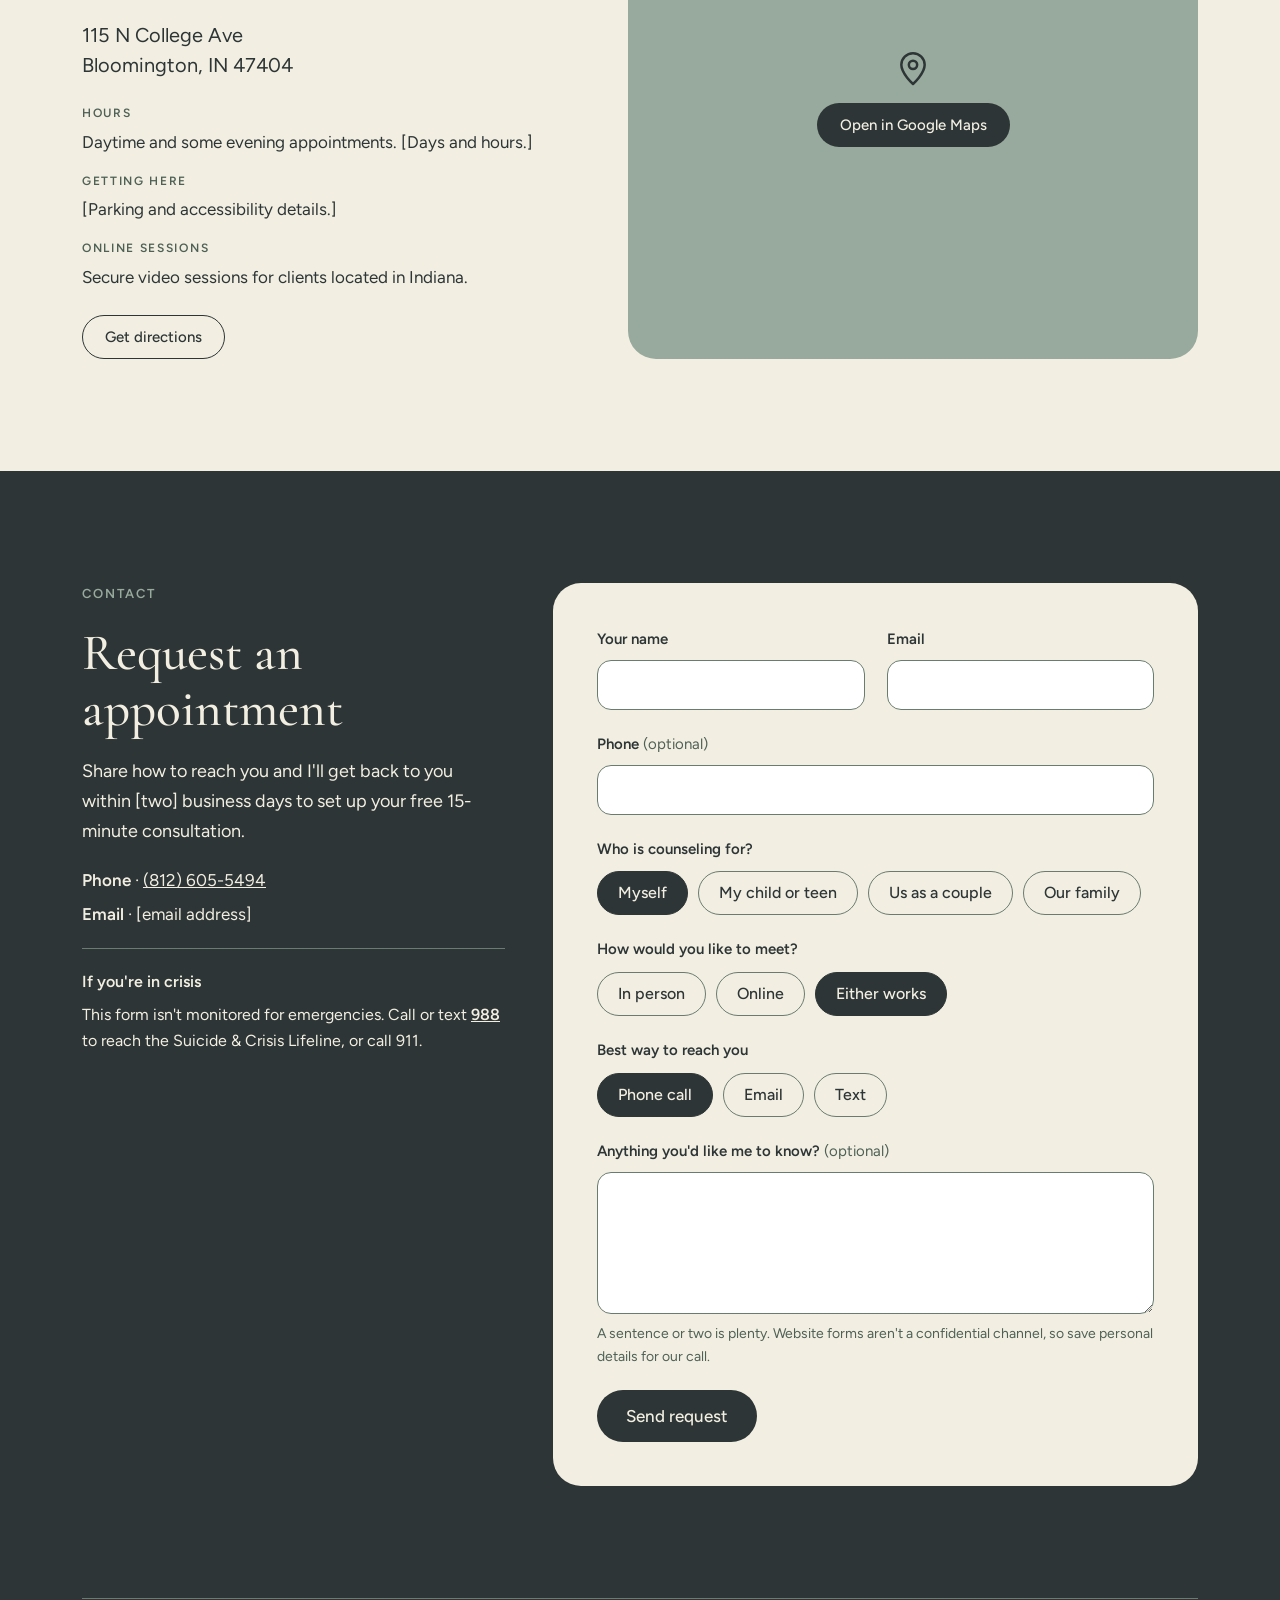
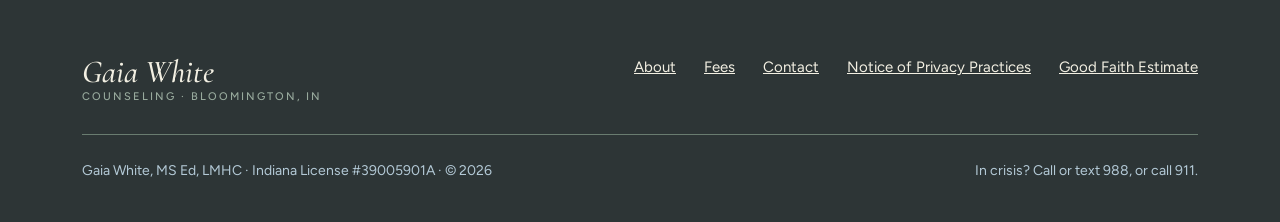
==== commit 982a40ed: "Add Gaia's photo to the hero; set the colleague quote in the arch; add README Co-Authored-By: Claude" ====
--- a/index.html
+++ b/index.html
@@ -59,10 +59,10 @@
       </div>
     </div>
     <div class="hero__media">
-      <!-- Replace with: <img src="images/office.jpg" alt="Gaia's office in Bloomington"> inside .photo -->
-      <div class="photo photo--hero" role="img" aria-label="Photo coming soon">
-        <span class="photo__label">Photo: Gaia in the office, natural light</span>
-      </div>
+      <figure class="photo photo--hero">
+        <img src="images/gaia-white.jpg" alt="Gaia White, smiling, in a black top and striped cardigan" width="320" height="400">
+        <figcaption class="photo__label">Gaia White, MS Ed, LMHC</figcaption>
+      </figure>
       <div class="accent-circle" aria-hidden="true"></div>
     </div>
   </section>
@@ -73,12 +73,8 @@
   <section class="section" id="about" aria-labelledby="about-title">
     <div class="wrap about">
       <div class="about__side">
-        <!-- Replace with: <img src="images/gaia.jpg" alt="Gaia White"> inside .photo -->
-        <div class="photo photo--arch" role="img" aria-label="Headshot coming soon">
-          <span class="photo__label">Headshot</span>
-        </div>
-        <figure class="quote">
-          <blockquote>"Gaia is a wonderful mix of professional and personable!"</blockquote>
+        <figure class="quote quote--arch">
+          <blockquote>“Gaia is a wonderful mix of professional and personable!”</blockquote>
           <figcaption>Rebecca Rutherford, MA, LMHCA · colleague endorsement</figcaption>
         </figure>
       </div>
--- a/styles.css
+++ b/styles.css
@@ -207,3 +207,16 @@
 .dark .light .btn--outline { border-color: var(--soot); color: var(--soot); }
 .dark .light .btn--outline:hover { background: rgba(45, 53, 54, 0.06); }
 @media (max-width: 560px) { .photo--arch { height: 380px; border-radius: 190px 190px 24px 24px; } }
+
+/* Real photo in the hero */
+.photo--hero { background: #E9E2D3; }
+.photo--hero img { object-position: center 20%; }
+figure.photo { margin: 0; }
+
+/* Colleague quote set in the arch */
+.quote--arch { background: var(--mist); border-radius: 240px 240px 28px 28px; min-height: 420px; padding: 120px 40px 48px; display: flex; flex-direction: column; justify-content: flex-end; gap: 16px; }
+.quote--arch blockquote { font-size: clamp(30px, 3vw, 38px); line-height: 1.2; color: var(--soot); }
+.quote--arch figcaption { margin-top: 0; color: var(--soot); }
+@media (max-width: 560px) { .quote--arch { min-height: 0; padding: 96px 28px 36px; border-radius: 190px 190px 24px 24px; } }
+.hero__media { isolation: isolate; }
+.accent-circle { z-index: -1; }
